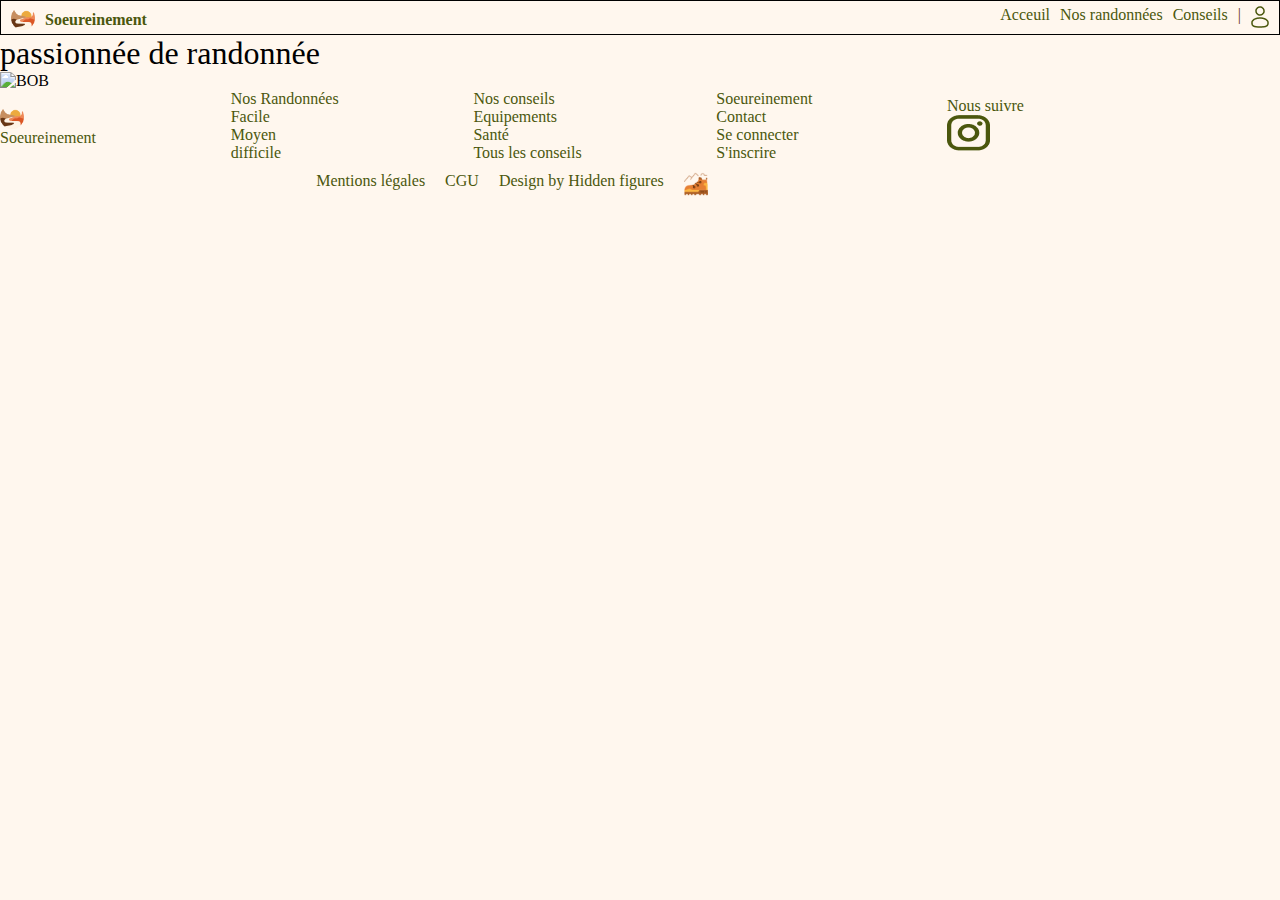
==== index.html @ bbfc0bcf "création fichiers squelettes HTML/CSS" ====
<!DOCTYPE html>
<html lang="fr">
<head>
    <meta charset="UTF-8">
    <meta name="viewport" content="width=
    , initial-scale=1.0">
    <title>Soeureinement</title>
    <link rel="stylesheet" href="/css/style.css">
</head> 
<body>
    <header>
        <div>    
            <div>   
                <img src="/img/logoSoeur.png" alt="logo Soeureinement">
                
            </div>
            <p>Soeureinement</p>
        </div>
            <nav>
                <ul>
                    <li><a href="#">Acceuil</a></li>
                    <li><a href="#">Nos randonnées</a></li>
                    <li><a href="#">Conseils</a></li>
                    <li> | </li>
                    <li><a href="#Connexion"><img src="icones/icoConex.png" alt="#Connexion"></a></li>
                </ul>
                
            </nav>
    </header>

    <main>
        <h1>passionnée
            de randonnée</h1>
        <div>
         <img src="img/IMG_8958.JPG" alt="BOB">
        </div>
    
    
    </main>
    <footer>
     
        <section>
            <div>
                <img src="img/logoSoeur.png" alt="logo Soeureinement">
                <p>Soeureinement</p>
            </div>
            <ul>
                <li>Nos Randonnées<a href="#"></a></li>
                <li>Facile<a href="#"></a></li>
                <li>Moyen<a href="#"></a></li>
                <li>difficile<a href="#"></a></li>
            </ul>
            <ul>
                <li>Nos conseils <a href="#"></a></li>
                <li>Equipements<a href="#"></a></li>
                <li>Santé<a href="#"></a></li>
                <li>Tous les conseils<a href="#"></a></li>
            </ul>
            <ul>
                <li>Soeureinement<a href="#"></a></li>
                <li>Contact<a href="#"></a></li>
                <li>Se connecter<a href="#"></a></li>
                <li>S'inscrire<a href="#"></a></li>
            </ul>
            <ul>
                <li>Nous suivre</li>
                <li><img src="/icones/icoInsta.png" alt=""><a href="#"></a></li>
            </ul>
        </section>
        <section>
            <ul>
                <li><a href="#"></a>Mentions légales</li>
                <li><a href="#"></a>CGU</li>
                <li><a href="#"></a>Design by Hidden figures</li>
                <li>
                    <img id="logoshoes" src="/icones/shoes.png" alt=""> <a href="#"></a>
                </li>
            </ul>
        </section>
        
    </footer>
    <script src="/js/script.js"></script>
</body>
</html>
---- css/style.css ----
/*We remove the default margins and padding to define the size of each element ourselves.*/
*{ 
    margin:0;
    padding:0;
    font-weight: normal;
    box-sizing: border-box;
}

html{
    scroll-behavior: smooth; /**ajout un effet au scroll vers les a ()*/
}


/***header ***/
header {
    border:1px solid black;
    display: flex;
    flex-wrap: wrap;
    justify-content: space-between;
    padding-top: 5px;

}

header>div {
    display: flex;
    flex-wrap: wrap;
}

header div div img {
    width: 24px;
    height: 24px;
    margin-right: 10px;
    margin-left: 10px;
}

header div p {
    color:#4B570D;
    font-weight: bold;
    justify-content: flex-end;
    margin-top: 5px;
}
header nav ul {
    display: flex;
    flex-wrap: wrap;
    list-style: none; 
}

header nav ul li{
    margin-right: 10px;
}

header nav ul a{
    text-decoration: none;
    color: #4B570D;
}
header nav ul li:nth-child(4) {
    color: #683614; /* Couleur marron */
}
/******************************************FIN HEADER*************************************************************/


body {
    background-color: #FFF7EE;
}

main{
    
}



/***footer****/
footer{
    display: flex;
    flex-direction: column;
    color: #4B570D;
    height: ;ght: 100P;
}

footer div {
    display: flex;
    justify-content: cente;
}
footer div img {
    width: 24px;
    height: 24px;
    margin-right: 0px;
    margin-left: 0px;
    justify-content: center;
}
footer section{
    display: flex;
    justify-content: space-between;
    flex-wrap: wrap;
    align-items: center;
    width: 80%;
    
    
}

footer section:nth-of-type(2) {
    
    align-items: center;
    justify-content: center;
}
footer section:nth-of-type(2) ul{
display: flex;
flex-wrap: wrap;
}
footer section:nth-of-type(2) ul li{
    padding: 10px;
    }                                            
footer ul a {
    text-decoration: none;
}

footer ul{
    list-style: none;
    flex-wrap: wrap;
    
}
#logoshoes{
    width: 24px;
    height: 24px;
}

footer section div{
    display: flex;
    flex-direction: column;
}
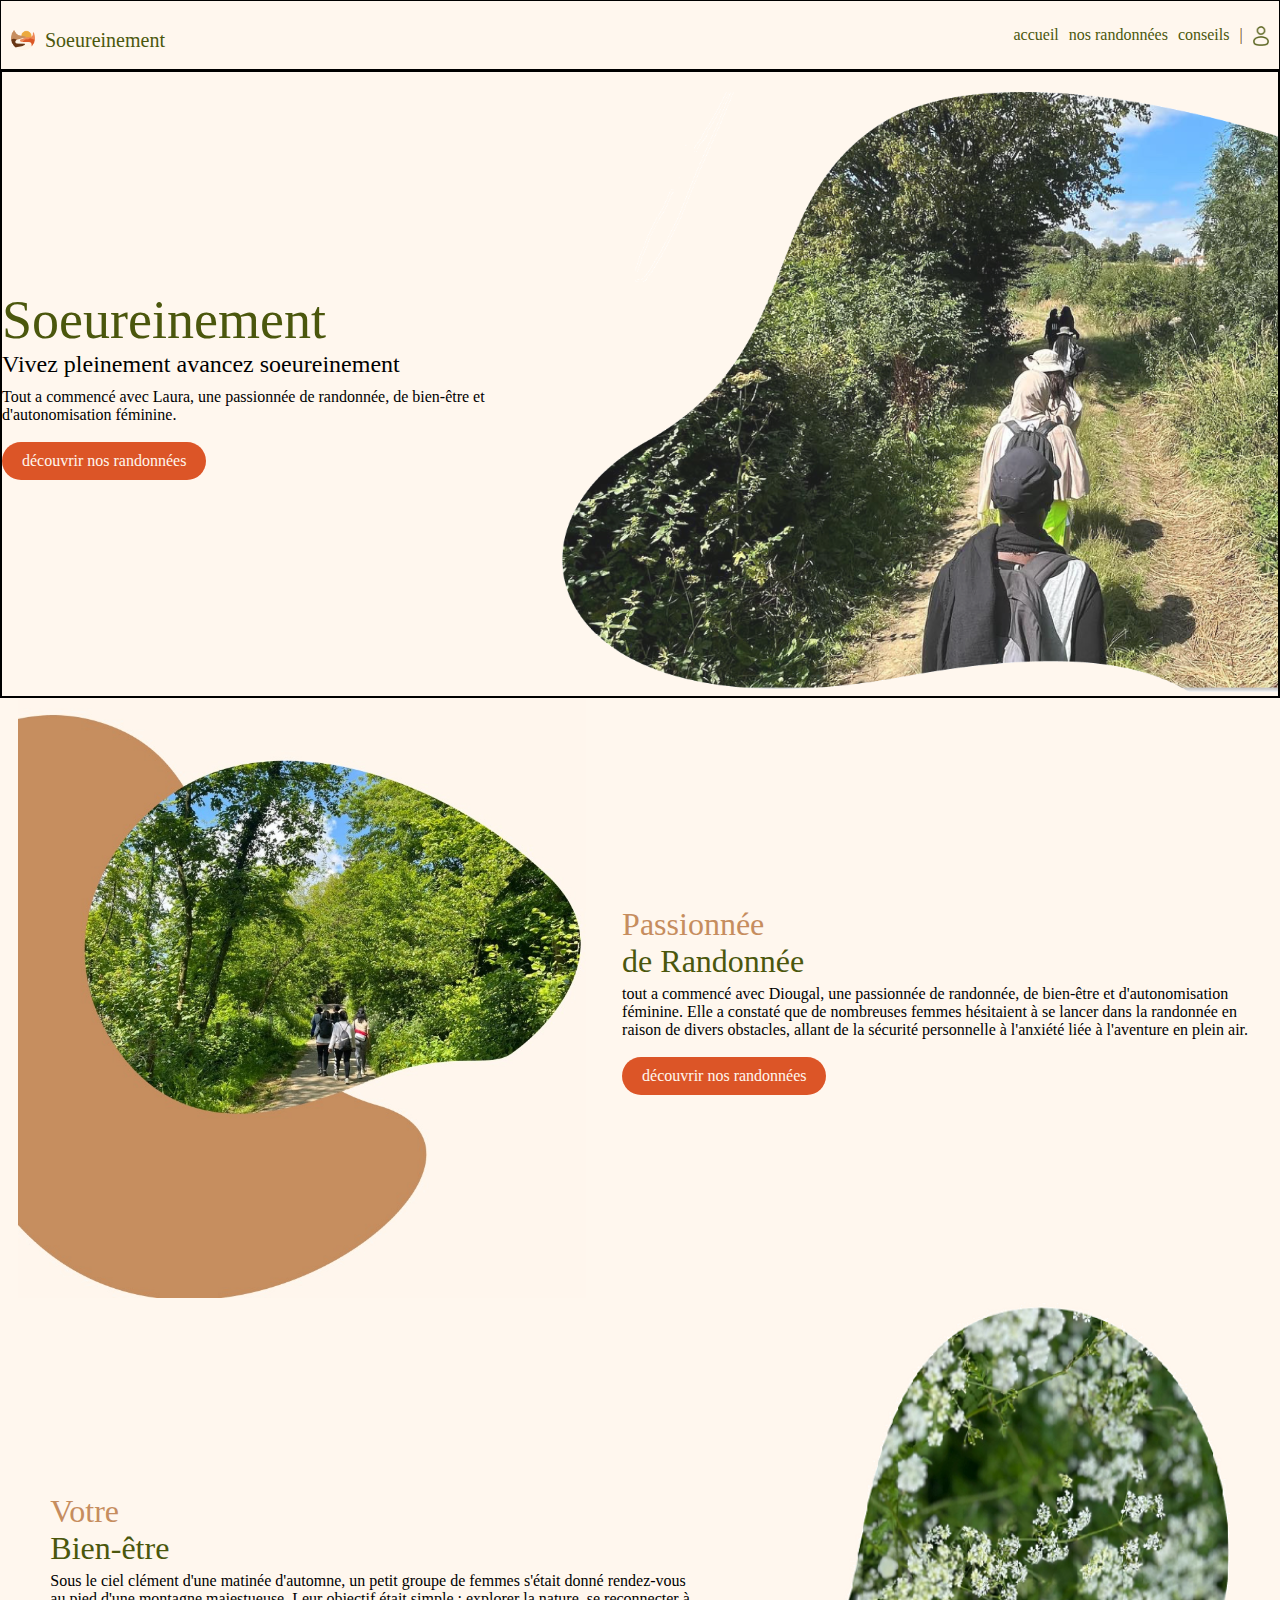
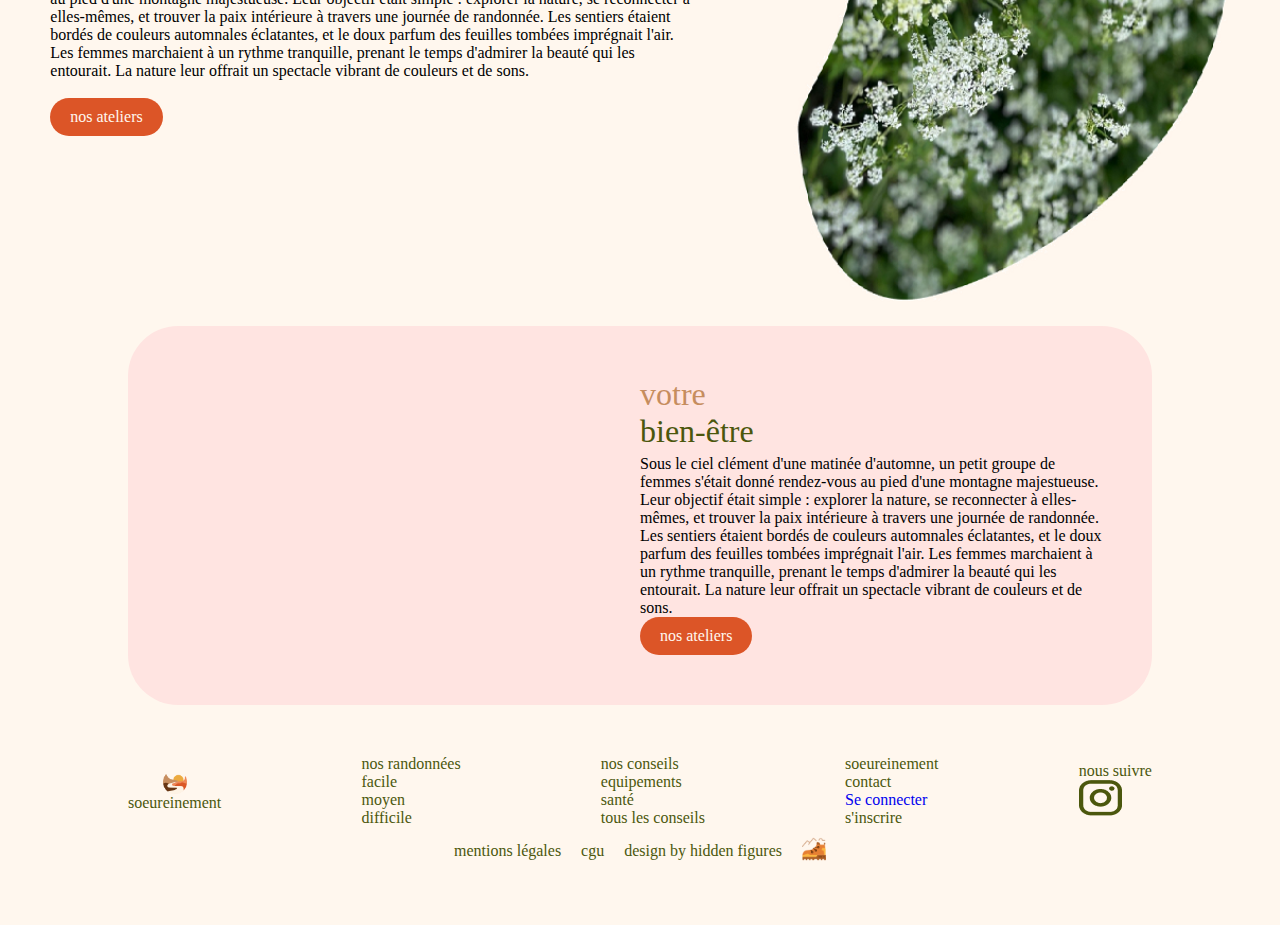
==== commit beaf1b5c: "Création map et connexion" ====
--- a/index.html
+++ b/index.html
@@ -8,77 +8,137 @@
     <link rel="stylesheet" href="/css/style.css">
 </head> 
 <body>
+    <!---------------------------------------------------"BEGINNING OF HEADER"-------------------------------------------->
     <header>
-        <div>    
-            <div>   
-                <img src="/img/logoSoeur.png" alt="logo Soeureinement">
-                
-            </div>
-            <p>Soeureinement</p>
+        <div>       
+            <img src="/img/logoSoeur.png" alt="logo Soeureinement"> 
+            <p>soeureinement</p>
         </div>
             <nav>
                 <ul>
-                    <li><a href="#">Acceuil</a></li>
-                    <li><a href="#">Nos randonnées</a></li>
-                    <li><a href="#">Conseils</a></li>
-                    <li> | </li>
+                    <li><a href="#">accueil</a></li>
+                    <li><a href="#">nos randonnées</a></li>
+                    <li><a href="#">conseils</a></li>
+                    <li>|</li>
                     <li><a href="#Connexion"><img src="icones/icoConex.png" alt="#Connexion"></a></li>
                 </ul>
                 
             </nav>
     </header>
-
+    <!------------------------------------------------------"END OF HEADER."------------------------------------------------>
+    <!---------------------------------------------------"BEGINNING OF  MAIN"-------------------------------------------->
     <main>
-        <h1>passionnée
-            de randonnée</h1>
-        <div>
-         <img src="img/IMG_8958.JPG" alt="BOB">
-        </div>
-    
-    
+        <!---------------------------------------------DEBUT SECTION 1---------------------------------------->
+        <section>
+            <div class="texte">
+                <p class="soeureinement">Soeureinement</p>
+                <h2>
+                    Vivez pleinement avancez soeureinement
+                </h2>
+                  <p>
+                    Tout a commencé avec Laura, une passionnée de randonnée, de bien-être et d'autonomisation féminine. 
+                </p>
+                <br>
+                <a href="#">découvrir nos randonnées</a>
+            </div>
+            <div class="imageAcceuil">
+                <img src="img/1background1acceuil.png" alt="backgroundacceuil">
+            </div>
+        </section>
+        <!---------------FIN SECTION 1---------------------------------------->
+        <!---------------DEBUT SECTION 2------------------------------------------------------->
+        <section>
+            
+            <div class="imageAcceuil">
+             <img src="img/photoacceuil_2.jpg" alt="photoacceuil_2">
+            
+            </div>
+            <div class="texte">
+            <h1>Passionnée <br>
+                de Randonnée</h1>
+            <p>tout a commencé avec Diougal, une passionnée de randonnée, de bien-être et d'autonomisation féminine. 
+                Elle a constaté que de nombreuses femmes hésitaient à se lancer dans la randonnée en raison de divers obstacles, allant de la sécurité personnelle à l'anxiété liée à l'aventure en plein air. </p>
+                <br>
+                <a href="#">découvrir nos randonnées</a>
+           </div>
+        </section>
+        <!------------------FIN SECTION 2---------------------------------------->
+        <!------------------DEBUT SECTION 3----------------------->
+        <section>
+            <div class="texte">
+            <h1>
+                Votre <br/>Bien-être
+            </h1>
+            <p>
+                Sous le ciel clément d'une matinée d'automne, un petit groupe de femmes s'était donné rendez-vous au pied d'une montagne majestueuse. Leur objectif était simple : explorer la nature, se reconnecter à elles-mêmes, et trouver la paix intérieure à travers une journée de randonnée.
+                Les sentiers étaient bordés de couleurs automnales éclatantes, et le doux parfum des feuilles tombées imprégnait l'air. Les femmes marchaient à un rythme tranquille, prenant le temps d'admirer la beauté qui les entourait. La nature leur offrait un spectacle vibrant de couleurs et de sons.
+            </p>
+            <br>
+            <a href="#">nos ateliers</a>
+    </div>
+    <div>
+        <img src="img/img_bienEtre1.png" alt="imagebienetre">
+    </div>
+</section>
+        <!------------------FIN SECTION 3---------------------------------------->
+        <!------------------DEBUT FOCUS----------------------->
+            <section class="focus">
+                <div>
+                    <img src="img/photo4acceuil.JPG" alt="">
+                </div>        
+                <div class="texte">
+                    <h1>
+                        votre <br/>bien-être
+                    </h1>
+                    <p>
+                        Sous le ciel clément d'une matinée d'automne, un petit groupe de femmes s'était donné rendez-vous au pied d'une montagne majestueuse. Leur objectif était simple : explorer la nature, se reconnecter à elles-mêmes, et trouver la paix intérieure à travers une journée de randonnée.
+                        Les sentiers étaient bordés de couleurs automnales éclatantes, et le doux parfum des feuilles tombées imprégnait l'air. Les femmes marchaient à un rythme tranquille, prenant le temps d'admirer la beauté qui les entourait. La nature leur offrait un spectacle vibrant de couleurs et de sons.
+                    </p>
+                    <a href="#">nos ateliers</a>
+            </div>
+        </section>
     </main>
+    <!---------------------------------------------------"END OF  MAIN"-------------------------------------------->
     <footer>
-     
         <section>
             <div>
                 <img src="img/logoSoeur.png" alt="logo Soeureinement">
-                <p>Soeureinement</p>
+                <p>soeureinement</p>
             </div>
             <ul>
-                <li>Nos Randonnées<a href="#"></a></li>
-                <li>Facile<a href="#"></a></li>
-                <li>Moyen<a href="#"></a></li>
+                <li>nos randonnées<a href="#"></a></li>
+                <li>facile<a href="#"></a></li>
+                <li>moyen<a href="#"></a></li>
                 <li>difficile<a href="#"></a></li>
             </ul>
             <ul>
-                <li>Nos conseils <a href="#"></a></li>
-                <li>Equipements<a href="#"></a></li>
-                <li>Santé<a href="#"></a></li>
-                <li>Tous les conseils<a href="#"></a></li>
+                <li>nos conseils <a href="#"></a></li>
+                <li>equipements<a href="#"></a></li>
+                <li>santé<a href="#"></a></li>
+                <li>tous les conseils<a href="#"></a></li>
             </ul>
             <ul>
-                <li>Soeureinement<a href="#"></a></li>
-                <li>Contact<a href="#"></a></li>
-                <li>Se connecter<a href="#"></a></li>
-                <li>S'inscrire<a href="#"></a></li>
+                <li>soeureinement<a href="#"></a></li>
+                <li>contact<a href="#"></a></li>
+                <li><a href="/pages/connexion.html">Se connecter</a></li>
+                <li>s'inscrire<a href="#"></a></li>
             </ul>
             <ul>
-                <li>Nous suivre</li>
+                <li>nous suivre</li>
                 <li><img src="/icones/icoInsta.png" alt=""><a href="#"></a></li>
             </ul>
         </section>
         <section>
             <ul>
-                <li><a href="#"></a>Mentions légales</li>
-                <li><a href="#"></a>CGU</li>
-                <li><a href="#"></a>Design by Hidden figures</li>
+                <li><a href="#"></a>mentions légales</li>
+                <li><a href="#"></a>cgu</li>
+                <li><a href="#"></a>design by hidden figures</li>
                 <li>
                     <img id="logoshoes" src="/icones/shoes.png" alt=""> <a href="#"></a>
                 </li>
             </ul>
         </section>
-        
     </footer>
     <script src="/js/script.js"></script>
 </body>
-</html>+</html>
--- a/css/style.css
+++ b/css/style.css
@@ -5,134 +5,288 @@
     font-weight: normal;
     box-sizing: border-box;
 }
-
 html{
     scroll-behavior: smooth; /**ajout un effet au scroll vers les a ()*/
 }
-
-
-/***header ***/
+a{
+    text-decoration: none;
+}
+ul{
+    list-style: none;
+}
+/*******************************************************FONT*******************************************/
+@font-face {
+    font-family: 'yesevaOne';
+    src: url('../fonts/YesevaOne-Regular.eot');
+    src: url('../fonts/YesevaOne-Regular.eot?#iefix') format('embedded-opentype'),
+        url('../fonts/YesevaOne-egular.woff2') format('woff2'),
+        url('../fonts/YesevaOne-Regular.woff') format('woff'),
+        url('../fonts/YesevaOne-Regular.ttf') format('truetype');
+    font-weight: normal;
+    font-style: normal;
+    font-display: swap;
+}
+
+@font-face {
+    font-family: 'ralewayThin';
+    src: url('../fonts/Raleway-Thin.eot');
+    src: url('../fonts/Raleway-Thin.eot?#iefix') format('embedded-opentype'),
+        url('../fonts/Raleway-Thin.woff2') format('woff2'),
+        url('../fonts/Raleway-Thin.woff') format('woff'),
+        url('../fonts/Raleway-Thin.ttf') format('truetype');
+    font-weight: 100;
+    font-style: normal;
+    font-display: swap;
+}
+
+@font-face {
+    font-family: 'ralewayBold';
+    src: url('../fonts/Raleway-Bold.eot');
+    src: url('../fonts/Raleway-Bold.eot?#iefix') format('embedded-opentype'),
+        url('../fonts/Raleway-Bold.woff2') format('woff2'),
+        url('../fonts/Raleway-Bold.woff') format('woff'),
+        url('../fonts/Raleway-Bold.ttf') format('truetype');
+    font-weight: bold;
+    font-style: normal;
+    font-display: swap;
+}
+@font-face {
+    font-family: 'RalewayLight';
+    src: url('../fonts/Raleway-Light.eot');
+    src: url('../fonts/Raleway-Light.eot?#iefix') format('embedded-opentype'),
+        url('../fonts/Raleway-Light.woff2') format('woff2'),
+        url('../fonts/Raleway-Light.woff') format('woff'),
+        url('../fonts/Raleway-Light.ttf') format('truetype');
+    font-weight: 300;
+    font-style: normal;
+    font-display: swap;
+}
+@font-face {
+    font-family: 'ralewayRegular';
+    src: url('../fonts/Raleway-Regular.eot');
+    src: url('../fonts/Raleway-Regular.eot?#iefix') format('embedded-opentype'),
+        url('../fonts/Raleway-Regular.woff2') format('woff2'),
+        url('../fonts/Raleway-Regular.woff') format('woff'),
+        url('../fonts/Raleway-Regular.ttf') format('truetype');
+    font-weight: normal;
+    font-style: normal;
+    font-display: swap;
+}
+@font-face {
+    font-family: 'ralewaySemiBold';
+    src: url('../fonts/Raleway-SemiBold.eot');
+    src: url('../fonts/Raleway-SemiBold.eot?#iefix') format('embedded-opentype'),
+        url('../fonts/Raleway-SemiBold.woff2') format('woff2'),
+        url('../fonts/Raleway-SemiBold.woff') format('woff'),
+        url('../fonts/Raleway-SemiBold.ttf') format('truetype');
+    font-weight: 600;
+    font-style: normal;
+    font-display: swap;
+}
+/************************************FIN FONT*********************************************/
+
+/******************************************HEADER************************************/
 header {
     border:1px solid black;
     display: flex;
     flex-wrap: wrap;
     justify-content: space-between;
     padding-top: 5px;
-
-}
-
+    align-items: center;
+    height: 70px;
+}
 header>div {
     display: flex;
     flex-wrap: wrap;
-}
-
-header div div img {
+    align-items: center;
+}
+header div img {
     width: 24px;
     height: 24px;
-    margin-right: 10px;
-    margin-left: 10px;
-}
-
+    margin: 0 10px;
+}
 header div p {
     color:#4B570D;
     font-weight: bold;
     justify-content: flex-end;
     margin-top: 5px;
+    font-family: yesevaOne;
+    font-size: 20px;
+    font-weight: normal;
+    text-transform: capitalize;
 }
 header nav ul {
     display: flex;
     flex-wrap: wrap;
     list-style: none; 
 }
-
 header nav ul li{
     margin-right: 10px;
 }
-
 header nav ul a{
     text-decoration: none;
     color: #4B570D;
 }
-header nav ul li:nth-child(4) {
+header nav ul li:nth-child(4) {/***petit trait */
     color: #683614; /* Couleur marron */
 }
+header nav ul li:last-of-type img{
+    height: 20px;
+}
 /******************************************FIN HEADER*************************************************************/
 
+/****************************************DEBUT BODY******************************************/
 
 body {
     background-color: #FFF7EE;
-}
-
-main{
-    
-}
-
-
-
-/***footer****/
+    height: 100vh;
+}
+.texte{
+    width:50%;
+    display: flex;
+    flex-direction: column;
+    justify-content: center;
+    align-items: flex-start;
+}
+.texte h1 {
+    color: #4b570d;
+    margin-bottom: 5px;
+    
+}
+.texte h1::first-line{
+    color: #c68d5e;
+}
+.texte h2 {
+    margin-bottom: 10px;
+    
+}
+.texte a{
+    color: #FFF7EE;
+    background-color: #DC5527;
+    border-radius: 50px;
+    padding: 10px 20px;
+    display: inline-block;
+   }
+.texte a:hover{
+    background-color: #FF5C24;
+}
+/***********************************************DEBUT*********************************************/
+/******************************************DEBUT SECTION 1********************************/
+main section:nth-of-type(1) {
+    display: flex;
+    justify-content: space-between;
+    border: 2px solid;
+}
+main section:nth-of-type(1) div img {
+    height: 60vw;
+    max-height:600px;  
+    margin-top: 20px;
+}
+.soeureinement::first-line{
+    color: #4B570D;
+    font-size: 54px;
+}
+/******************************************FIN SECTION 1********************************/
+/******************************************DEBUT SECTION 2********************************/
+main section:nth-of-type(2){
+    display: flex;
+    justify-content: space-around;
+    align-items: center;
+    
+
+}
+main section:nth-of-type(2) img {
+    height: 60vw;
+    max-height:600px;  
+}/*********FIN SECTION 2******************/
+/*********DEBUT SECTION 3****************/
+
+main section:nth-of-type(3){
+    display: flex;
+    justify-content: space-around;
+    align-items: center;
+    
+
+}
+main section:nth-of-type(3) img {
+    height: 60vw;
+    max-height: 600px;
+    margin-bottom:20px;
+
+
+    
+}
+/******************************************FIN SECTION 2********************************/
+/******************************************DEBUT focus********************************/
+.focus{
+    width: 80%;
+    padding: 50px;
+    background:mistyrose;
+    margin:0 auto;
+    border-radius: 50px;
+    display: flex;
+    flex-wrap: wrap;
+}
+.focus>div:first-of-type{
+    width:50%;
+    height:200px;
+    overflow: hidden;
+}
+.focus div img{
+    width:100%;
+}
 footer{
     display: flex;
+    padding: 50px 0;
     flex-direction: column;
     color: #4B570D;
-    height: ;ght: 100P;
-}
-
-footer div {
-    display: flex;
-    justify-content: cente;
+}
+footer section{
+    display: flex;
+    justify-content: space-between;
+    flex-wrap: wrap;
+    align-items: center;
+    width: 80%;
+    margin: 0 auto;
+}
+footer section div{
+    display: flex;
+    flex-direction: column;
+    align-items: center;
 }
 footer div img {
     width: 24px;
     height: 24px;
-    margin-right: 0px;
-    margin-left: 0px;
-    justify-content: center;
-}
-footer section{
-    display: flex;
-    justify-content: space-between;
-    flex-wrap: wrap;
-    align-items: center;
-    width: 80%;
-    
-    
-}
-
+    justify-content: center;
+}
 footer section:nth-of-type(2) {
-    
     align-items: center;
     justify-content: center;
 }
 footer section:nth-of-type(2) ul{
 display: flex;
 flex-wrap: wrap;
+align-items: center;
 }
 footer section:nth-of-type(2) ul li{
     padding: 10px;
-    }                                            
-footer ul a {
-    text-decoration: none;
-}
-
+}                                            
 footer ul{
     list-style: none;
     flex-wrap: wrap;
-    
 }
 #logoshoes{
     width: 24px;
     height: 24px;
 }
 
-footer section div{
-    display: flex;
-    flex-direction: column;
-}
-
-
-
-
-
-
-
-
+
+
+
+/***********MAP*******/
+.map { 
+
+    justify-content: center;
+    align-items: center;
+   height: "30vw";
+}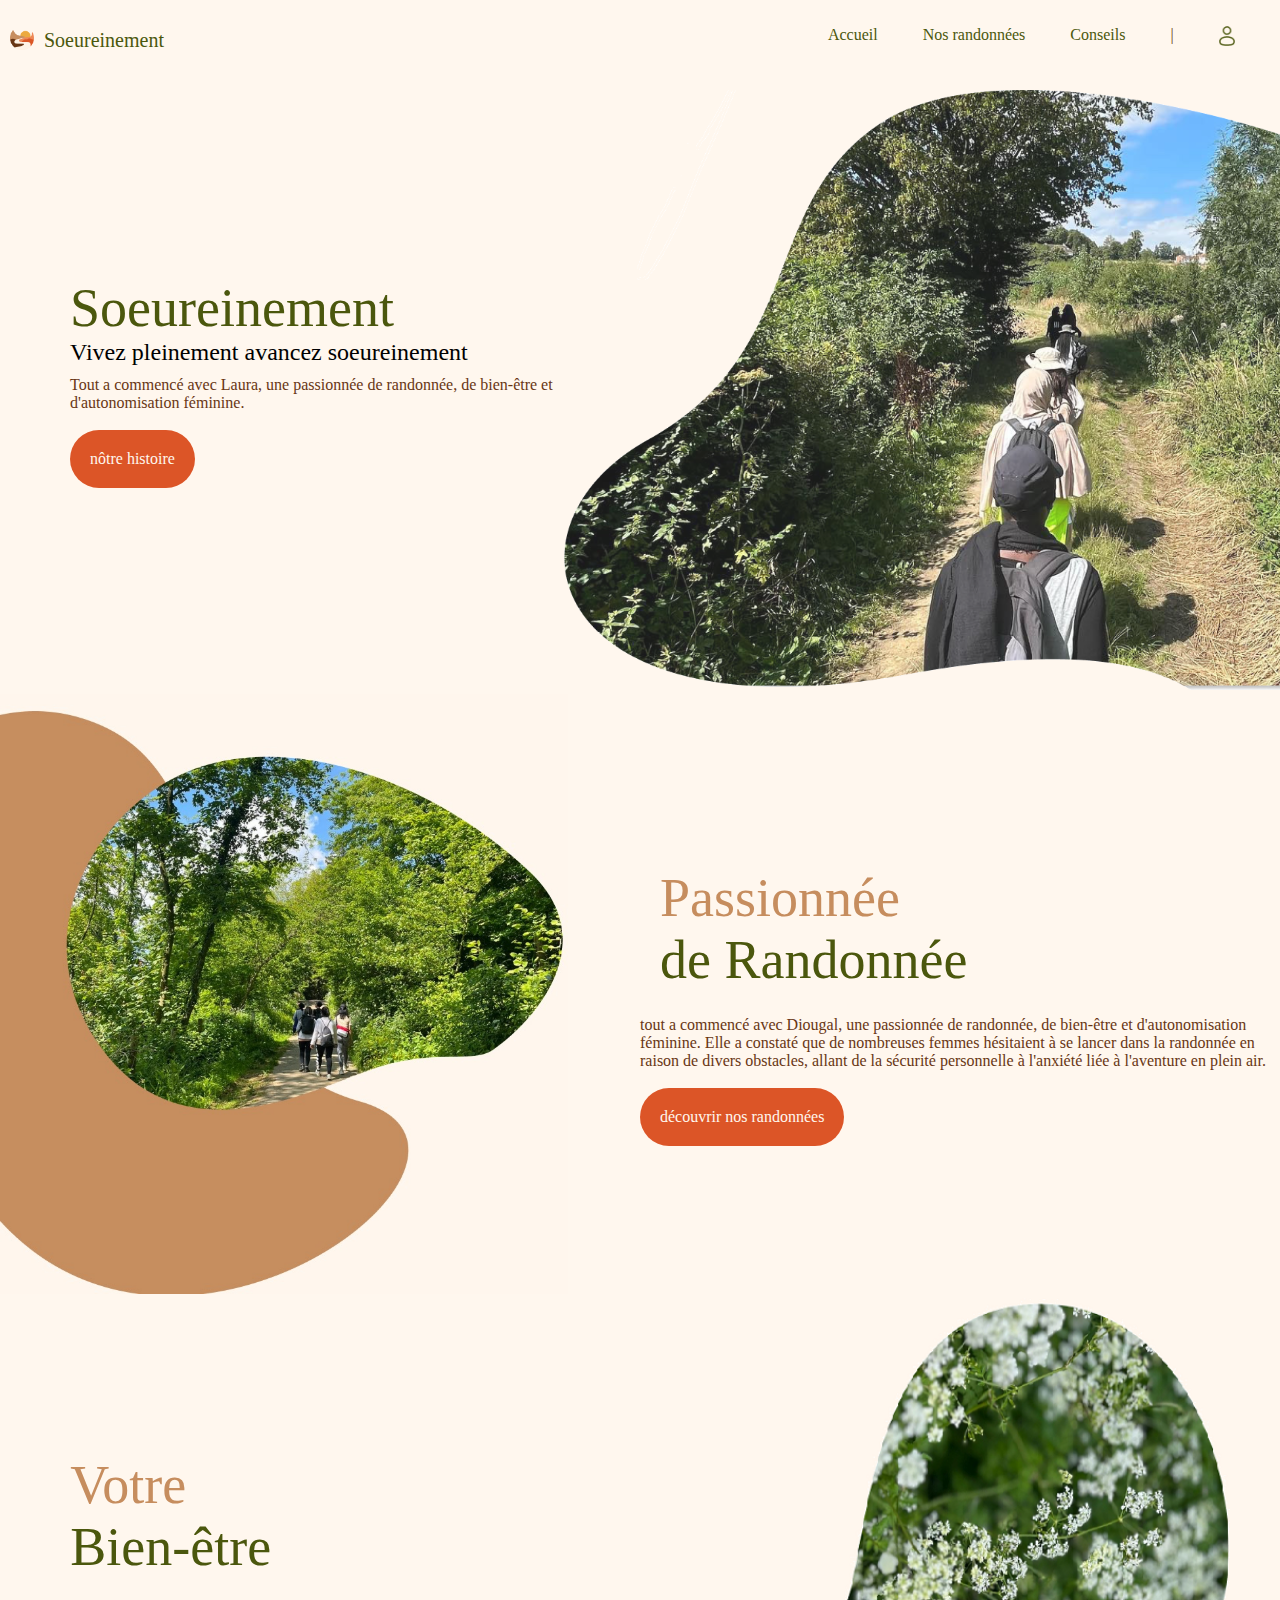
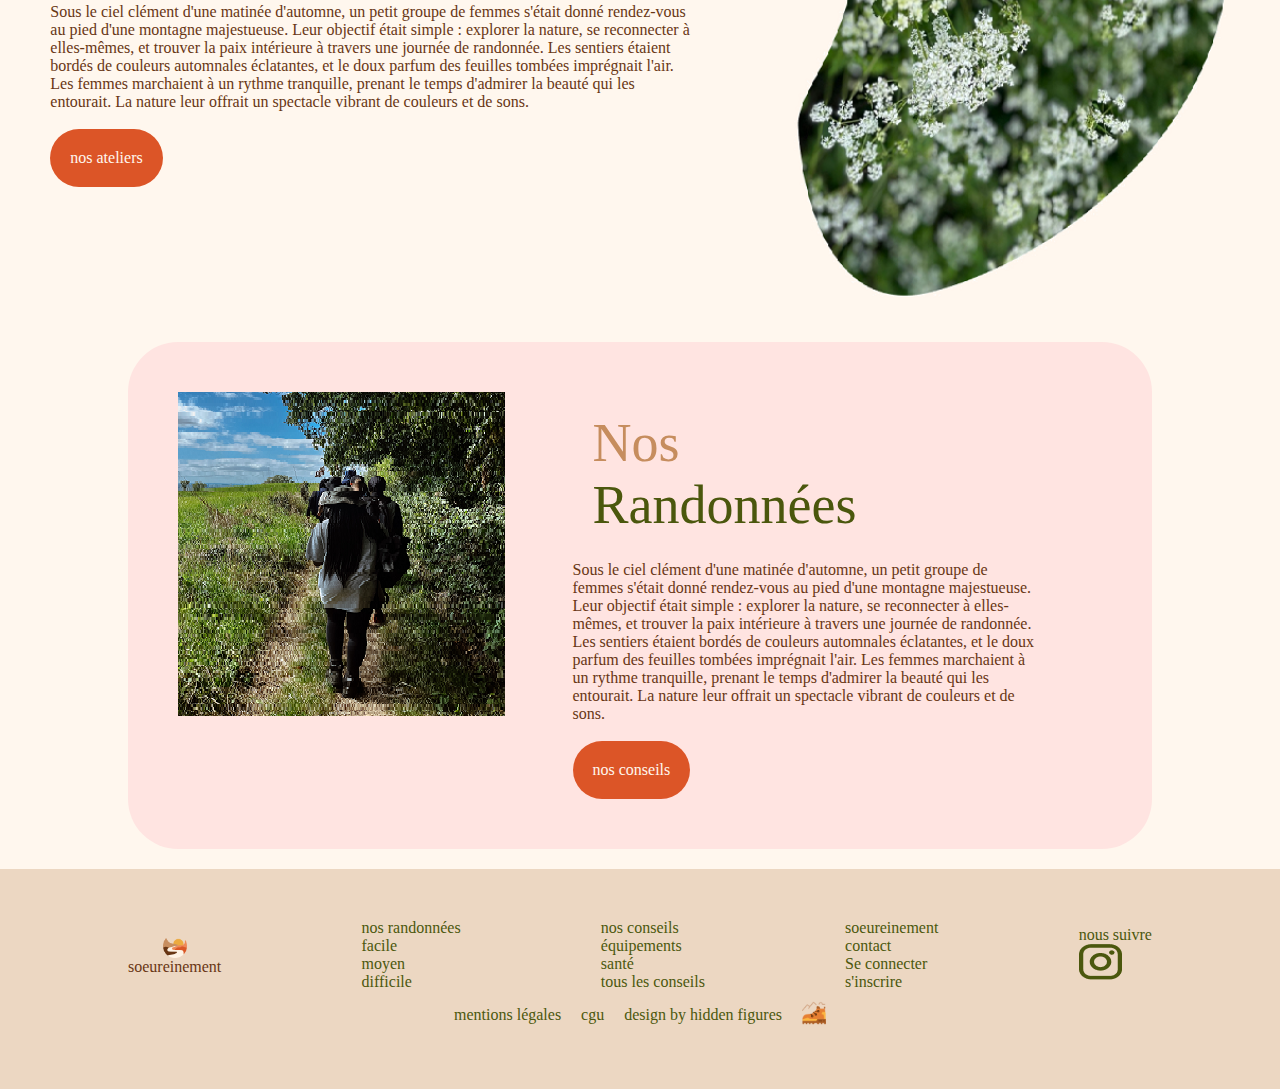
==== commit b4fbfe5d: "ajout pages logo images" ====
--- a/index.html
+++ b/index.html
@@ -14,16 +14,16 @@
             <img src="/img/logoSoeur.png" alt="logo Soeureinement"> 
             <p>soeureinement</p>
         </div>
-            <nav>
+        <nav>
                 <ul>
-                    <li><a href="#">accueil</a></li>
-                    <li><a href="#">nos randonnées</a></li>
-                    <li><a href="#">conseils</a></li>
+                    <li><a href="#">Accueil</a></li>
+                    <li><a href="/pages/cataRando.html">Nos randonnées</a></li>
+                    <li><a href="/pages/conseils.html">Conseils</a></li>
                     <li>|</li>
-                    <li><a href="#Connexion"><img src="icones/icoConex.png" alt="#Connexion"></a></li>
+                    <li><a href="/pages/connexion.html"><img src="icones/icoConex.png" alt="#Connexion"></a></li>
                 </ul>
                 
-            </nav>
+        </nav>
     </header>
     <!------------------------------------------------------"END OF HEADER."------------------------------------------------>
     <!---------------------------------------------------"BEGINNING OF  MAIN"-------------------------------------------->
@@ -39,7 +39,7 @@
                     Tout a commencé avec Laura, une passionnée de randonnée, de bien-être et d'autonomisation féminine. 
                 </p>
                 <br>
-                <a href="#">découvrir nos randonnées</a>
+                <a href="/pages/notreHistoire.html">nôtre histoire</a>
             </div>
             <div class="imageAcceuil">
                 <img src="img/1background1acceuil.png" alt="backgroundacceuil">
@@ -59,7 +59,7 @@
             <p>tout a commencé avec Diougal, une passionnée de randonnée, de bien-être et d'autonomisation féminine. 
                 Elle a constaté que de nombreuses femmes hésitaient à se lancer dans la randonnée en raison de divers obstacles, allant de la sécurité personnelle à l'anxiété liée à l'aventure en plein air. </p>
                 <br>
-                <a href="#">découvrir nos randonnées</a>
+                <a href="/pages/cataRando.html">découvrir nos randonnées</a>
            </div>
         </section>
         <!------------------FIN SECTION 2---------------------------------------->
@@ -74,7 +74,7 @@
                 Les sentiers étaient bordés de couleurs automnales éclatantes, et le doux parfum des feuilles tombées imprégnait l'air. Les femmes marchaient à un rythme tranquille, prenant le temps d'admirer la beauté qui les entourait. La nature leur offrait un spectacle vibrant de couleurs et de sons.
             </p>
             <br>
-            <a href="#">nos ateliers</a>
+            <a href="/pages/ateliers.html">nos ateliers</a>
     </div>
     <div>
         <img src="img/img_bienEtre1.png" alt="imagebienetre">
@@ -84,17 +84,18 @@
         <!------------------DEBUT FOCUS----------------------->
             <section class="focus">
                 <div>
-                    <img src="img/photo4acceuil.JPG" alt="">
+                    <img src="img/photo4acceuil.png" alt="photo4acceuil">
                 </div>        
                 <div class="texte">
                     <h1>
-                        votre <br/>bien-être
+                        Nos <br/>Randonnées
                     </h1>
                     <p>
                         Sous le ciel clément d'une matinée d'automne, un petit groupe de femmes s'était donné rendez-vous au pied d'une montagne majestueuse. Leur objectif était simple : explorer la nature, se reconnecter à elles-mêmes, et trouver la paix intérieure à travers une journée de randonnée.
                         Les sentiers étaient bordés de couleurs automnales éclatantes, et le doux parfum des feuilles tombées imprégnait l'air. Les femmes marchaient à un rythme tranquille, prenant le temps d'admirer la beauté qui les entourait. La nature leur offrait un spectacle vibrant de couleurs et de sons.
                     </p>
-                    <a href="#">nos ateliers</a>
+                    <br>
+                    <a href="/pages/conseils.html">nos conseils</a>
             </div>
         </section>
     </main>
@@ -106,33 +107,34 @@
                 <p>soeureinement</p>
             </div>
             <ul>
-                <li>nos randonnées<a href="#"></a></li>
-                <li>facile<a href="#"></a></li>
-                <li>moyen<a href="#"></a></li>
-                <li>difficile<a href="#"></a></li>
+                <li><a href="/pages/cataRando.html">nos randonnées</a></li>
+                <li><a href="#"></a>facile</li>
+                <li><a href="#"></a>moyen</li>
+                <li><a href="#"></a>difficile</li>
             </ul>
             <ul>
-                <li>nos conseils <a href="#"></a></li>
-                <li>equipements<a href="#"></a></li>
-                <li>santé<a href="#"></a></li>
-                <li>tous les conseils<a href="#"></a></li>
+                <li><a href="/pages/conseils.html">nos conseils</a></li>
+                <li><a href="pages/conseils.html">équipements</a></li>
+                <li><a href="pages/conseils.html">santé</a></li>
+                <li><a href="pages/conseils.html">tous les conseils</a></li>
             </ul>
             <ul>
-                <li>soeureinement<a href="#"></a></li>
-                <li>contact<a href="#"></a></li>
+                <li><a href="#">soeureinement</a></li>
+                <li><a href="#">contact</a></li>
                 <li><a href="/pages/connexion.html">Se connecter</a></li>
-                <li>s'inscrire<a href="#"></a></li>
+                <li><a href="/pages/inscription.html">s'inscrire</a></li>
             </ul>
             <ul>
                 <li>nous suivre</li>
-                <li><img src="/icones/icoInsta.png" alt=""><a href="#"></a></li>
+                <li><a href="https://www.instagram.com/soeureinement/" target="_blank"><img src="/icones/icoInsta.png" alt=""></a></li>
+                
             </ul>
         </section>
         <section>
             <ul>
-                <li><a href="#"></a>mentions légales</li>
-                <li><a href="#"></a>cgu</li>
-                <li><a href="#"></a>design by hidden figures</li>
+                <li><a href="#">mentions légales</a></li>
+                <li><a href="#">cgu</a></li>
+                <li><a href="#">design by hidden figures</a></li>
                 <li>
                     <img id="logoshoes" src="/icones/shoes.png" alt=""> <a href="#"></a>
                 </li>
--- a/css/style.css
+++ b/css/style.css
@@ -10,18 +10,23 @@
 }
 a{
     text-decoration: none;
+    color: #4B570D;
 }
 ul{
     list-style: none;
 }
+
+p{
+    color:#683614 ;
+}
 /*******************************************************FONT*******************************************/
 @font-face {
     font-family: 'yesevaOne';
-    src: url('../fonts/YesevaOne-Regular.eot');
-    src: url('../fonts/YesevaOne-Regular.eot?#iefix') format('embedded-opentype'),
-        url('../fonts/YesevaOne-egular.woff2') format('woff2'),
-        url('../fonts/YesevaOne-Regular.woff') format('woff'),
-        url('../fonts/YesevaOne-Regular.ttf') format('truetype');
+    src: url('/fonts/YesevaOne-Regular.eot');
+    src: url('/fonts/YesevaOne-Regular.eot?#iefix') format('embedded-opentype'),
+        url('/fonts/YesevaOne-egular.woff2') format('woff2'),
+        url('/fonts/YesevaOne-Regular.woff') format('woff'),
+        url('/fonts/YesevaOne-Regular.ttf') format('truetype');
     font-weight: normal;
     font-style: normal;
     font-display: swap;
@@ -87,7 +92,6 @@
 
 /******************************************HEADER************************************/
 header {
-    border:1px solid black;
     display: flex;
     flex-wrap: wrap;
     justify-content: space-between;
@@ -121,7 +125,7 @@
     list-style: none; 
 }
 header nav ul li{
-    margin-right: 10px;
+    margin-right: 45px;
 }
 header nav ul a{
     text-decoration: none;
@@ -134,7 +138,6 @@
     height: 20px;
 }
 /******************************************FIN HEADER*************************************************************/
-
 /****************************************DEBUT BODY******************************************/
 
 body {
@@ -147,11 +150,13 @@
     flex-direction: column;
     justify-content: center;
     align-items: flex-start;
+    
 }
 .texte h1 {
     color: #4b570d;
     margin-bottom: 5px;
-    
+    padding: 20px;
+    font-size: 54px;  
 }
 .texte h1::first-line{
     color: #c68d5e;
@@ -164,7 +169,7 @@
     color: #FFF7EE;
     background-color: #DC5527;
     border-radius: 50px;
-    padding: 10px 20px;
+    padding: 20px 20px;
     display: inline-block;
    }
 .texte a:hover{
@@ -175,7 +180,6 @@
 main section:nth-of-type(1) {
     display: flex;
     justify-content: space-between;
-    border: 2px solid;
 }
 main section:nth-of-type(1) div img {
     height: 60vw;
@@ -186,60 +190,61 @@
     color: #4B570D;
     font-size: 54px;
 }
+main section:nth-of-type(1) .texte {
+    margin-left: 70px;
+}
 /******************************************FIN SECTION 1********************************/
 /******************************************DEBUT SECTION 2********************************/
 main section:nth-of-type(2){
     display: flex;
-    justify-content: space-around;
-    align-items: center;
-    
-
+    justify-content: space-between;
+    align-items: center;
 }
 main section:nth-of-type(2) img {
     height: 60vw;
-    max-height:600px;  
-}/*********FIN SECTION 2******************/
-/*********DEBUT SECTION 3****************/
+    max-height:600px;
+    main section:nth-of-type(2) .texte {
+        margin-left: 70px;
+    }
+}/***********************FIN SECTION 2**********************/
+/**********************DEBUT SECTION 3****************/
 
 main section:nth-of-type(3){
     display: flex;
     justify-content: space-around;
     align-items: center;
-    
-
 }
 main section:nth-of-type(3) img {
     height: 60vw;
     max-height: 600px;
-    margin-bottom:20px;
-
-
-    
-}
-/******************************************FIN SECTION 2********************************/
-/******************************************DEBUT focus********************************/
+    margin-bottom:20px; 
+}
+
+/******************************************FIN SECTION 3********************************/
+/******************************************DEBUT FOCUS********************************/
 .focus{
     width: 80%;
     padding: 50px;
     background:mistyrose;
-    margin:0 auto;
+    margin: 20px auto;
     border-radius: 50px;
     display: flex;
     flex-wrap: wrap;
 }
 .focus>div:first-of-type{
-    width:50%;
-    height:200px;
     overflow: hidden;
 }
-.focus div img{
-    width:100%;
-}
+.focus>div:nth-of-type(2){
+
+margin: 0 auto;
+}
+/******************************************FIN FOCUS********************************/
 footer{
     display: flex;
     padding: 50px 0;
     flex-direction: column;
     color: #4B570D;
+    background-color: #ECD7C2;
 }
 footer section{
     display: flex;
@@ -264,9 +269,9 @@
     justify-content: center;
 }
 footer section:nth-of-type(2) ul{
-display: flex;
-flex-wrap: wrap;
-align-items: center;
+    display: flex;
+    flex-wrap: wrap;
+    align-items: center;
 }
 footer section:nth-of-type(2) ul li{
     padding: 10px;
@@ -279,10 +284,6 @@
     width: 24px;
     height: 24px;
 }
-
-
-
-
 /***********MAP*******/
 .map { 
 
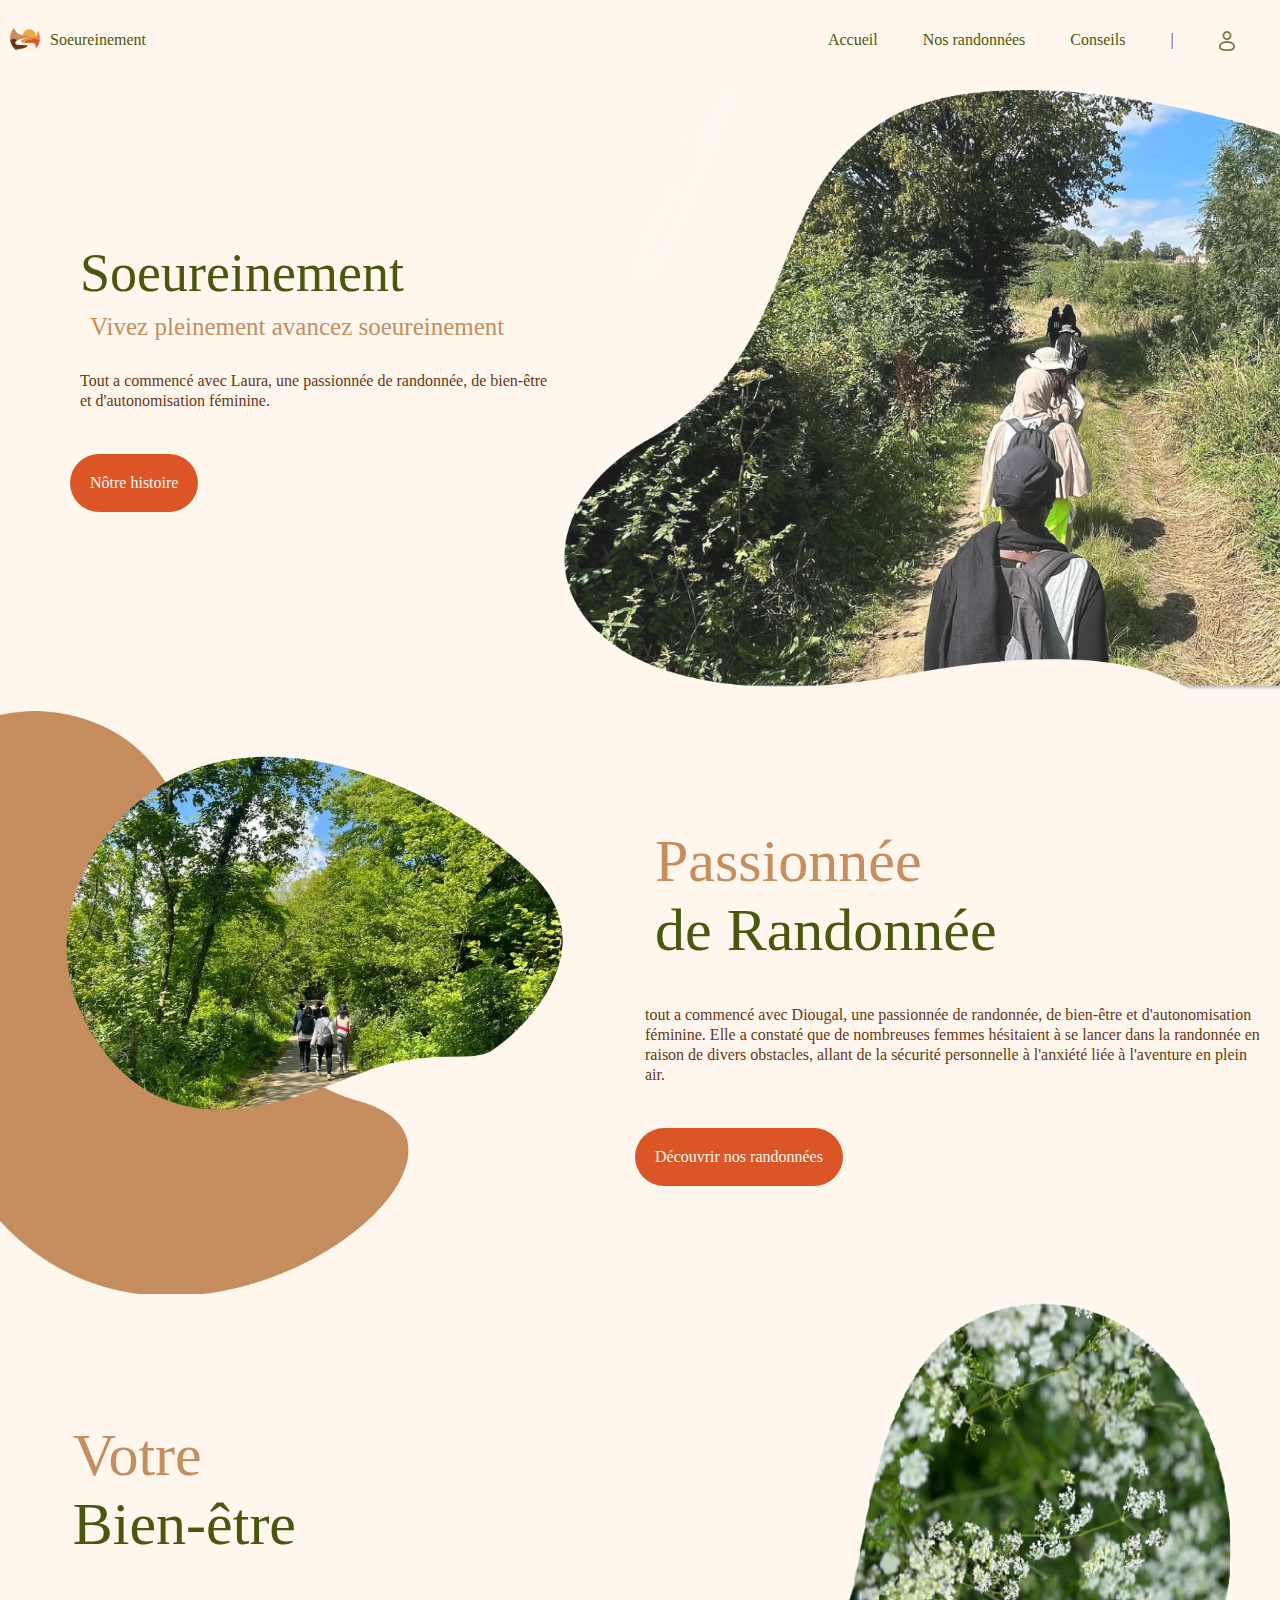
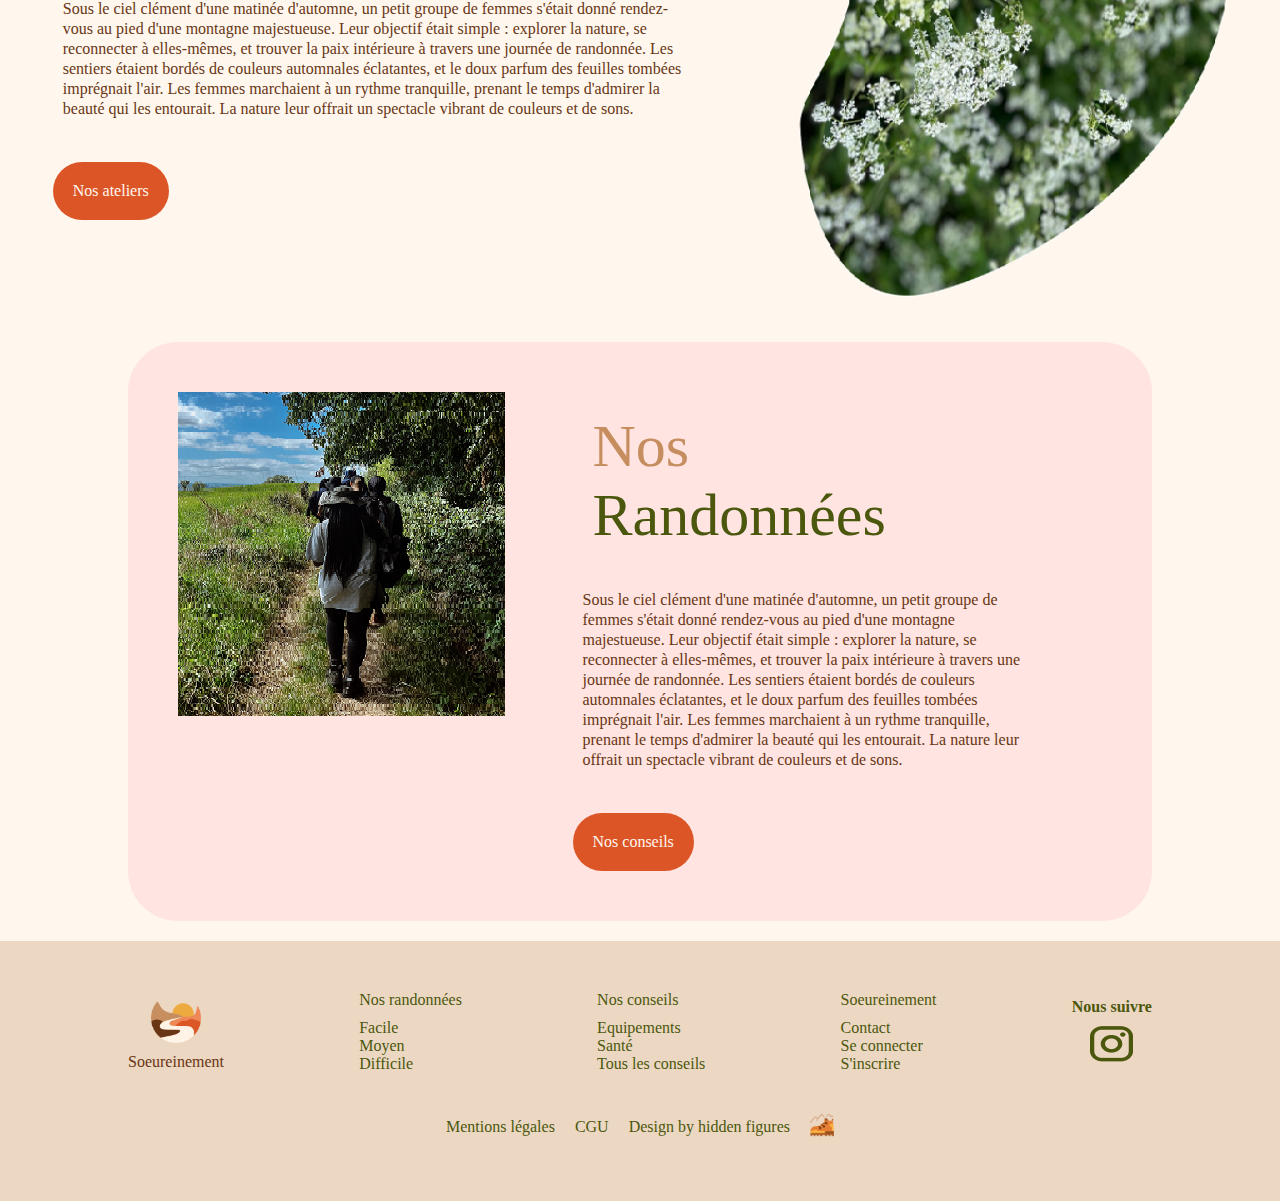
==== commit 2a5aa391: "map" ====
--- a/index.html
+++ b/index.html
@@ -6,6 +6,7 @@
     , initial-scale=1.0">
     <title>Soeureinement</title>
     <link rel="stylesheet" href="/css/style.css">
+    <link href="/img/logoSoeur.png" type="image/x-icon" rel="soeur icon" >
 </head> 
 <body>
     <!---------------------------------------------------"BEGINNING OF HEADER"-------------------------------------------->
@@ -32,14 +33,14 @@
         <section>
             <div class="texte">
                 <p class="soeureinement">Soeureinement</p>
-                <h2>
+                <h3>
                     Vivez pleinement avancez soeureinement
-                </h2>
+                </h3>
                   <p>
                     Tout a commencé avec Laura, une passionnée de randonnée, de bien-être et d'autonomisation féminine. 
                 </p>
                 <br>
-                <a href="/pages/notreHistoire.html">nôtre histoire</a>
+                <a href="/pages/notreHistoire.html">Nôtre histoire</a>
             </div>
             <div class="imageAcceuil">
                 <img src="img/1background1acceuil.png" alt="backgroundacceuil">
@@ -54,27 +55,27 @@
             
             </div>
             <div class="texte">
-            <h1>Passionnée <br>
-                de Randonnée</h1>
+            <h2>Passionnée <br>
+                de Randonnée</h2>
             <p>tout a commencé avec Diougal, une passionnée de randonnée, de bien-être et d'autonomisation féminine. 
                 Elle a constaté que de nombreuses femmes hésitaient à se lancer dans la randonnée en raison de divers obstacles, allant de la sécurité personnelle à l'anxiété liée à l'aventure en plein air. </p>
                 <br>
-                <a href="/pages/cataRando.html">découvrir nos randonnées</a>
+                <a href="/pages/cataRando.html">Découvrir nos randonnées</a>
            </div>
         </section>
         <!------------------FIN SECTION 2---------------------------------------->
         <!------------------DEBUT SECTION 3----------------------->
         <section>
             <div class="texte">
-            <h1>
+            <h2>
                 Votre <br/>Bien-être
-            </h1>
+            </h2>
             <p>
                 Sous le ciel clément d'une matinée d'automne, un petit groupe de femmes s'était donné rendez-vous au pied d'une montagne majestueuse. Leur objectif était simple : explorer la nature, se reconnecter à elles-mêmes, et trouver la paix intérieure à travers une journée de randonnée.
                 Les sentiers étaient bordés de couleurs automnales éclatantes, et le doux parfum des feuilles tombées imprégnait l'air. Les femmes marchaient à un rythme tranquille, prenant le temps d'admirer la beauté qui les entourait. La nature leur offrait un spectacle vibrant de couleurs et de sons.
             </p>
             <br>
-            <a href="/pages/ateliers.html">nos ateliers</a>
+            <a href="/pages/ateliers.html">Nos ateliers</a>
     </div>
     <div>
         <img src="img/img_bienEtre1.png" alt="imagebienetre">
@@ -87,15 +88,15 @@
                     <img src="img/photo4acceuil.png" alt="photo4acceuil">
                 </div>        
                 <div class="texte">
-                    <h1>
+                    <h2>
                         Nos <br/>Randonnées
-                    </h1>
+                    </h2>
                     <p>
                         Sous le ciel clément d'une matinée d'automne, un petit groupe de femmes s'était donné rendez-vous au pied d'une montagne majestueuse. Leur objectif était simple : explorer la nature, se reconnecter à elles-mêmes, et trouver la paix intérieure à travers une journée de randonnée.
                         Les sentiers étaient bordés de couleurs automnales éclatantes, et le doux parfum des feuilles tombées imprégnait l'air. Les femmes marchaient à un rythme tranquille, prenant le temps d'admirer la beauté qui les entourait. La nature leur offrait un spectacle vibrant de couleurs et de sons.
                     </p>
                     <br>
-                    <a href="/pages/conseils.html">nos conseils</a>
+                    <a href="/pages/conseils.html">Nos conseils</a>
             </div>
         </section>
     </main>
@@ -103,38 +104,38 @@
     <footer>
         <section>
             <div>
-                <img src="img/logoSoeur.png" alt="logo Soeureinement">
-                <p>soeureinement</p>
+                <img src="/img/logoSoeur.png" alt="logo Soeureinement">
+                <p>Soeureinement</p>
             </div>
             <ul>
-                <li><a href="/pages/cataRando.html">nos randonnées</a></li>
-                <li><a href="#"></a>facile</li>
-                <li><a href="#"></a>moyen</li>
-                <li><a href="#"></a>difficile</li>
+                <li class="firstli"><a href="/pages/cataRando.html">Nos randonnées</a></li>
+                <li><a href="#"></a>Facile</li>
+                <li><a href="#"></a>Moyen</li>
+                <li><a href="#"></a>Difficile</li>
             </ul>
             <ul>
-                <li><a href="/pages/conseils.html">nos conseils</a></li>
-                <li><a href="pages/conseils.html">équipements</a></li>
-                <li><a href="pages/conseils.html">santé</a></li>
-                <li><a href="pages/conseils.html">tous les conseils</a></li>
+                <li class="firstli"><a href="/pages/conseils.html">Nos conseils</a></li>
+                <li><a href="pages/conseils.html">Equipements</a></li>
+                <li><a href="pages/conseils.html">Santé</a></li>
+                <li><a href="pages/conseils.html">Tous les conseils</a></li>
             </ul>
             <ul>
-                <li><a href="#">soeureinement</a></li>
-                <li><a href="#">contact</a></li>
+                <li class="firstli"><a href="#">Soeureinement</a></li>
+                <li><a href="#">Contact</a></li>
                 <li><a href="/pages/connexion.html">Se connecter</a></li>
-                <li><a href="/pages/inscription.html">s'inscrire</a></li>
+                <li><a href="/pages/inscription.html">S'inscrire</a></li>
             </ul>
             <ul>
-                <li>nous suivre</li>
-                <li><a href="https://www.instagram.com/soeureinement/" target="_blank"><img src="/icones/icoInsta.png" alt=""></a></li>
+                <li class="firstli">Nous suivre</li>
+                <li id="NousSuivre"><a href="https://www.instagram.com/soeureinement/" target="_blank"><img src="/icones/icoInsta.png" alt=""></a></li>
                 
             </ul>
         </section>
         <section>
             <ul>
-                <li><a href="#">mentions légales</a></li>
-                <li><a href="#">cgu</a></li>
-                <li><a href="#">design by hidden figures</a></li>
+                <li><a href="#">Mentions légales</a></li>
+                <li><a href="#">CGU</a></li>
+                <li ><a href="#">Design by hidden figures</a></li>
                 <li>
                     <img id="logoshoes" src="/icones/shoes.png" alt=""> <a href="#"></a>
                 </li>
--- a/css/style.css
+++ b/css/style.css
@@ -19,6 +19,10 @@
 p{
     color:#683614 ;
 }
+
+
+
+
 /*******************************************************FONT*******************************************/
 @font-face {
     font-family: 'yesevaOne';
@@ -98,6 +102,7 @@
     padding-top: 5px;
     align-items: center;
     height: 70px;
+  
 }
 header>div {
     display: flex;
@@ -105,8 +110,8 @@
     align-items: center;
 }
 header div img {
-    width: 24px;
-    height: 24px;
+    width: 30px;
+    height:30px;
     margin: 0 10px;
 }
 header div p {
@@ -115,19 +120,22 @@
     justify-content: flex-end;
     margin-top: 5px;
     font-family: yesevaOne;
-    font-size: 20px;
+    font-size: 16px;
     font-weight: normal;
     text-transform: capitalize;
 }
 header nav ul {
+    margin-top: 10px;
     display: flex;
     flex-wrap: wrap;
     list-style: none; 
 }
 header nav ul li{
     margin-right: 45px;
+
 }
 header nav ul a{
+    font-size: 16px;
     text-decoration: none;
     color: #4B570D;
 }
@@ -150,21 +158,36 @@
     flex-direction: column;
     justify-content: center;
     align-items: flex-start;
-    
-}
-.texte h1 {
+    margin: 5px;
+    
+}
+.texte h2{
     color: #4b570d;
     margin-bottom: 5px;
     padding: 20px;
-    font-size: 54px;  
-}
-.texte h1::first-line{
+    font-size: 60px;
+
+
+   
+}
+
+.texte h2::first-line{
     color: #c68d5e;
+
+}
+
+h3 {
+    color: #c68d5e;
+    padding: 20px;
+    font-size: 25px;
+    
+
 }
 .texte h2 {
     margin-bottom: 10px;
     
 }
+
 .texte a{
     color: #FFF7EE;
     background-color: #DC5527;
@@ -203,7 +226,7 @@
 main section:nth-of-type(2) img {
     height: 60vw;
     max-height:600px;
-    main section:nth-of-type(2) .texte {
+    main section:nth-of-type(2).texte {
         margin-left: 70px;
     }
 }/***********************FIN SECTION 2**********************/
@@ -220,6 +243,16 @@
     margin-bottom:20px; 
 }
 
+main section a{
+
+    margin-top: 15px;
+}
+
+main section p{
+
+    margin: 10px;
+    line-height: 20px ;
+}
 /******************************************FIN SECTION 3********************************/
 /******************************************DEBUT FOCUS********************************/
 .focus{
@@ -240,6 +273,7 @@
 }
 /******************************************FIN FOCUS********************************/
 footer{
+   
     display: flex;
     padding: 50px 0;
     flex-direction: column;
@@ -260,13 +294,25 @@
     align-items: center;
 }
 footer div img {
-    width: 24px;
-    height: 24px;
+    width: 50px;
+    height: 50px;
     justify-content: center;
-}
+    margin-bottom: 10px;
+}
+
+.firstli{
+    margin-bottom: 10px;
+    font-weight: bold;
+
+}
+    
+
 footer section:nth-of-type(2) {
+
     align-items: center;
     justify-content: center;
+    margin-top: 30px;
+    
 }
 footer section:nth-of-type(2) ul{
     display: flex;
@@ -275,19 +321,57 @@
 }
 footer section:nth-of-type(2) ul li{
     padding: 10px;
-}                                            
+}
+
+#NousSuivre {
+text-align: center;
+}
+    
+
 footer ul{
     list-style: none;
     flex-wrap: wrap;
+    
 }
 #logoshoes{
     width: 24px;
     height: 24px;
 }
+
+#logoinsta{
+    width: 30px;
+    height: 30px;
+    margin-top: 10px;
+    
+}
 /***********MAP*******/
-.map { 
-
+
+
+
+#mainMap div{
+
+align-items: center;
+text-indent: -60%;
+
+
+}
+
+
+#mainMap  { 
+    display: flex;
+    flex-wrap: wrap;
     justify-content: center;
     align-items: center;
-   height: "30vw";
-}+    height: "30vw";
+    text-align: center;
+
+}
+
+
+#mainMap img{
+
+   width: 90%; 
+   margin: 0px 0px 60px 0px;
+}
+
+/***** fin MAP****/
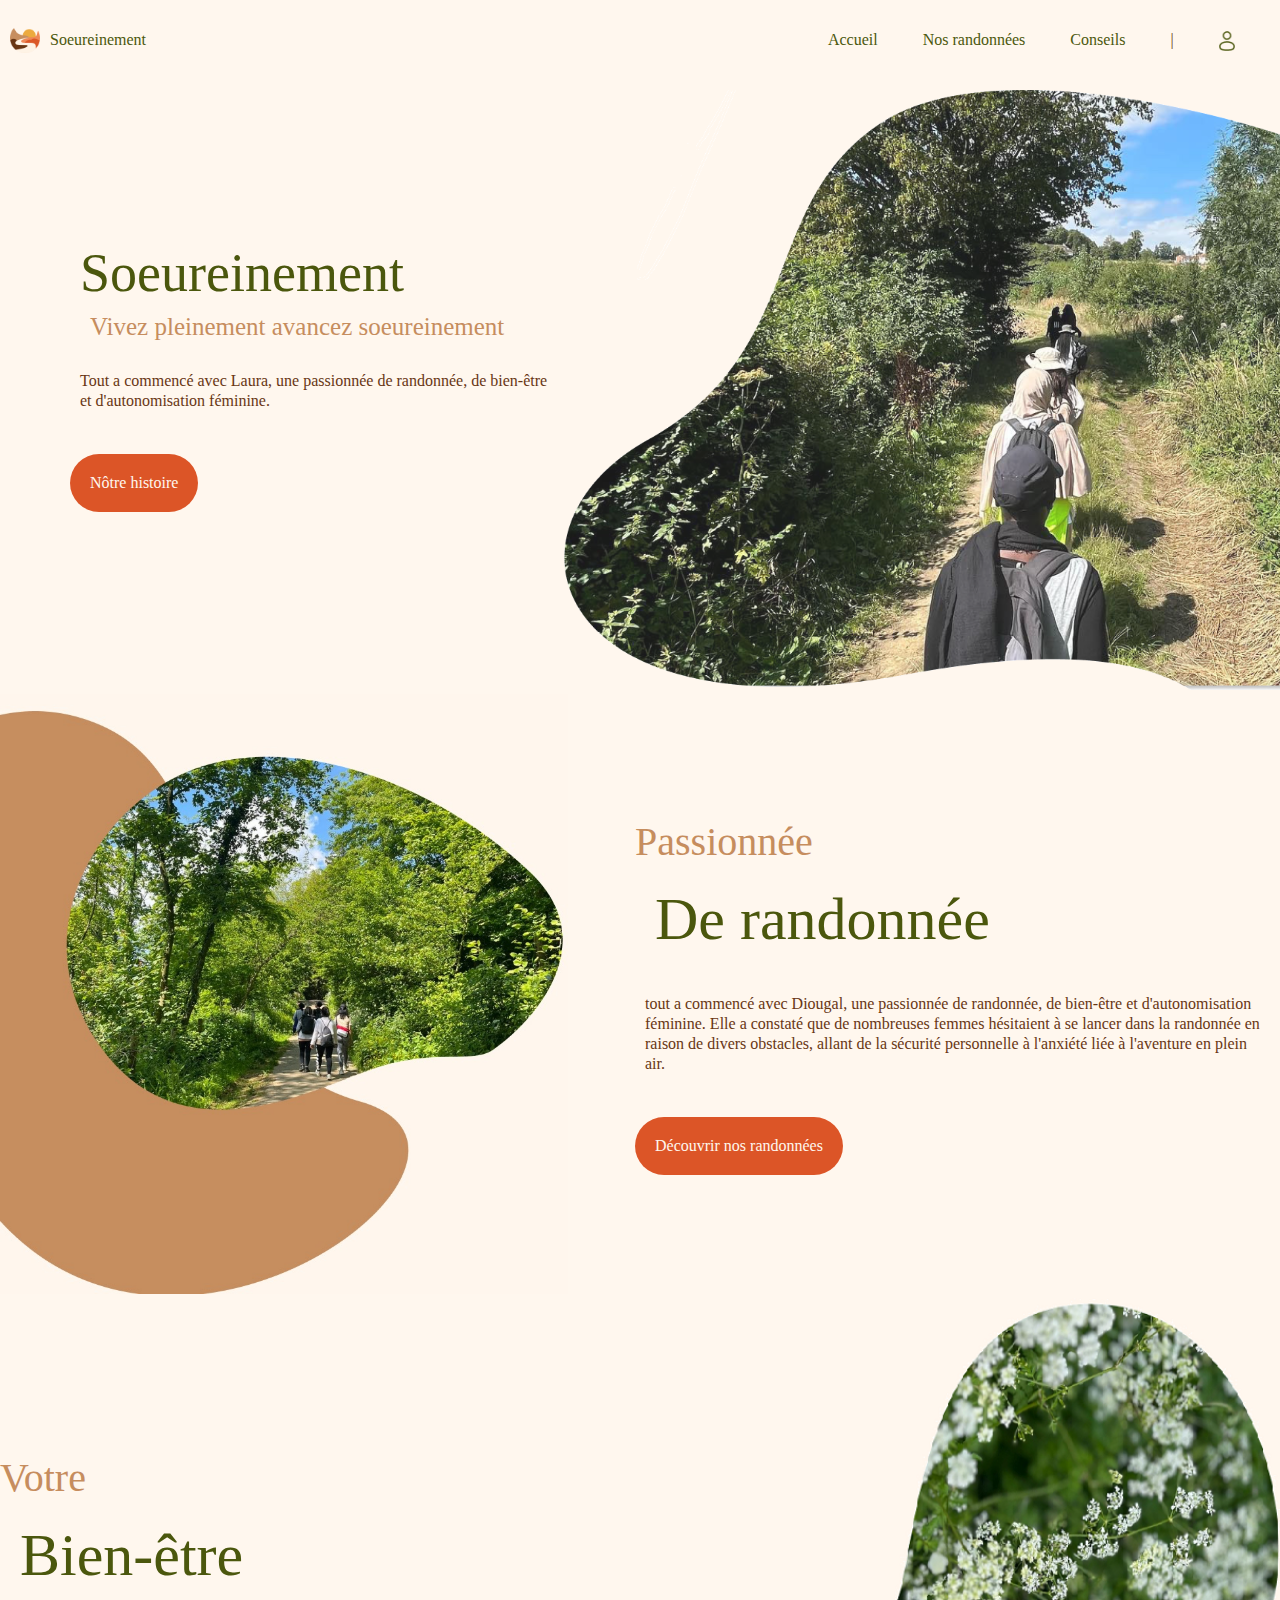
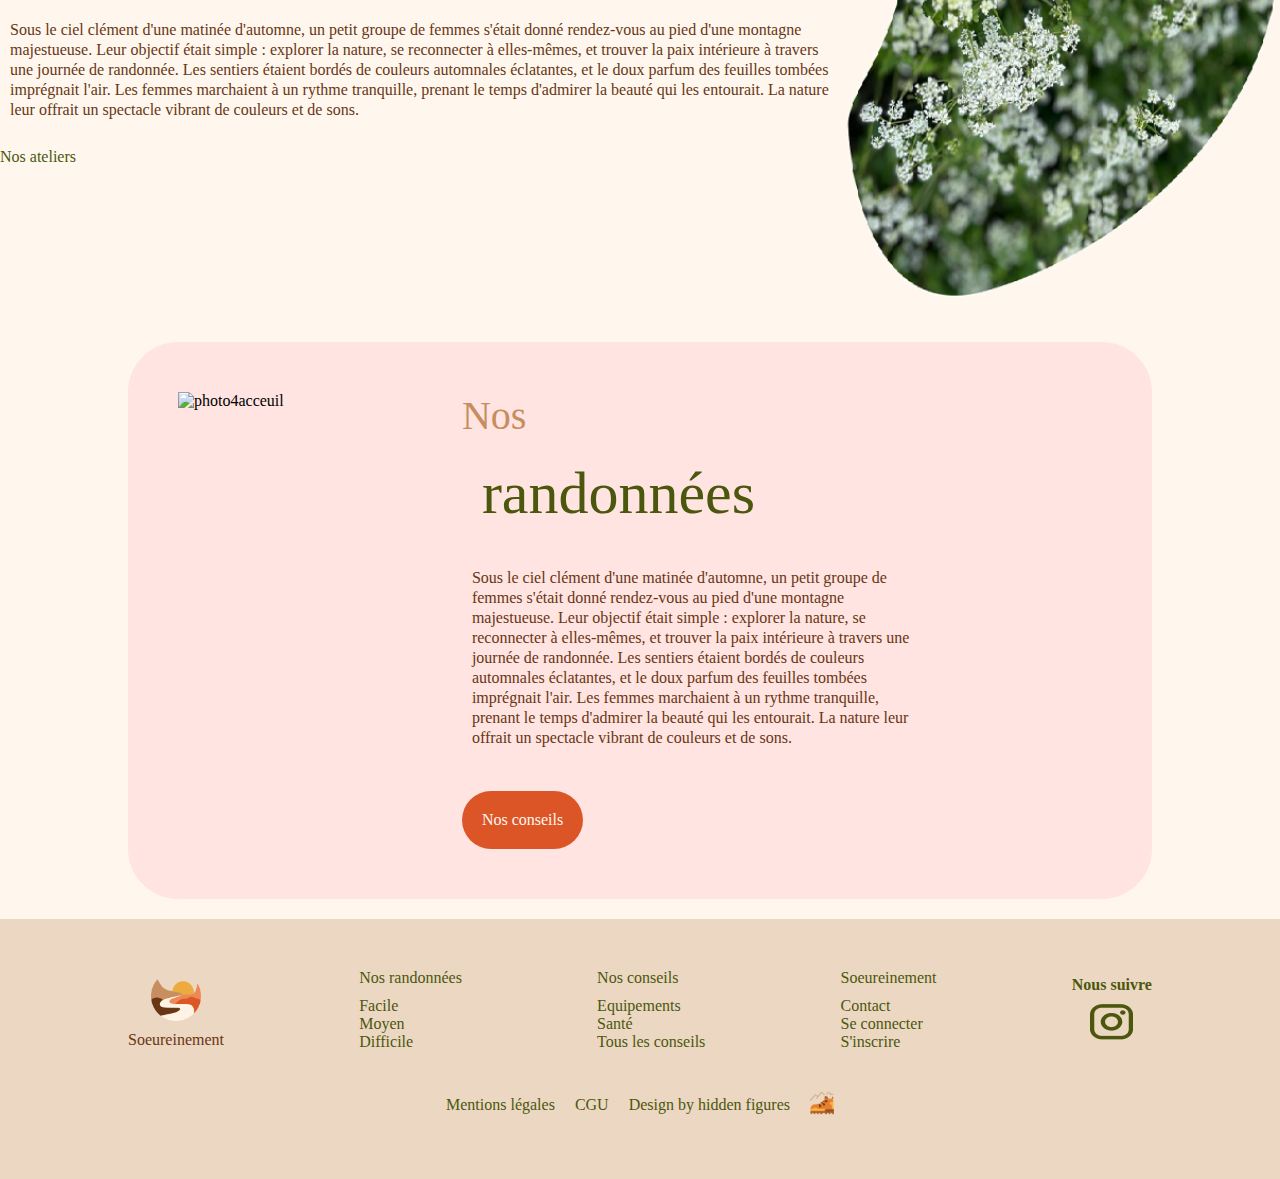
==== commit 24681927: "ok" ====
--- a/index.html
+++ b/index.html
@@ -33,7 +33,7 @@
         <section>
             <div class="texte">
                 <p class="soeureinement">Soeureinement</p>
-                <h3>
+                <h4>
                     Vivez pleinement avancez soeureinement
                 </h3>
                   <p>
@@ -55,8 +55,10 @@
             
             </div>
             <div class="texte">
-            <h2>Passionnée <br>
-                de Randonnée</h2>
+           
+                <h3 class="firstLineTitle">Passionnée </h3>
+               <h2 class="secondLineTitle">De randonnée</h2>
+
             <p>tout a commencé avec Diougal, une passionnée de randonnée, de bien-être et d'autonomisation féminine. 
                 Elle a constaté que de nombreuses femmes hésitaient à se lancer dans la randonnée en raison de divers obstacles, allant de la sécurité personnelle à l'anxiété liée à l'aventure en plein air. </p>
                 <br>
@@ -66,10 +68,10 @@
         <!------------------FIN SECTION 2---------------------------------------->
         <!------------------DEBUT SECTION 3----------------------->
         <section>
-            <div class="texte">
-            <h2>
-                Votre <br/>Bien-être
-            </h2>
+            <div class="titre">
+            <h3 class="firstLineTitle">Votre</h2>
+           <h2 class="secondLineTitle">Bien-être </h2>
+            
             <p>
                 Sous le ciel clément d'une matinée d'automne, un petit groupe de femmes s'était donné rendez-vous au pied d'une montagne majestueuse. Leur objectif était simple : explorer la nature, se reconnecter à elles-mêmes, et trouver la paix intérieure à travers une journée de randonnée.
                 Les sentiers étaient bordés de couleurs automnales éclatantes, et le doux parfum des feuilles tombées imprégnait l'air. Les femmes marchaient à un rythme tranquille, prenant le temps d'admirer la beauté qui les entourait. La nature leur offrait un spectacle vibrant de couleurs et de sons.
@@ -88,9 +90,9 @@
                     <img src="img/photo4acceuil.png" alt="photo4acceuil">
                 </div>        
                 <div class="texte">
-                    <h2>
-                        Nos <br/>Randonnées
-                    </h2>
+                    
+                    <h3 class="firstLineTitle">Nos</h3>
+                    <h2 class="secondLineTitle">randonnées</h2>
                     <p>
                         Sous le ciel clément d'une matinée d'automne, un petit groupe de femmes s'était donné rendez-vous au pied d'une montagne majestueuse. Leur objectif était simple : explorer la nature, se reconnecter à elles-mêmes, et trouver la paix intérieure à travers une journée de randonnée.
                         Les sentiers étaient bordés de couleurs automnales éclatantes, et le doux parfum des feuilles tombées imprégnait l'air. Les femmes marchaient à un rythme tranquille, prenant le temps d'admirer la beauté qui les entourait. La nature leur offrait un spectacle vibrant de couleurs et de sons.
@@ -108,25 +110,25 @@
                 <p>Soeureinement</p>
             </div>
             <ul>
-                <li class="firstli"><a href="/pages/cataRando.html">Nos randonnées</a></li>
+                <li class="firstLiFooter"><a href="/pages/cataRando.html">Nos randonnées</a></li>
                 <li><a href="#"></a>Facile</li>
                 <li><a href="#"></a>Moyen</li>
                 <li><a href="#"></a>Difficile</li>
             </ul>
             <ul>
-                <li class="firstli"><a href="/pages/conseils.html">Nos conseils</a></li>
+                <li class="firstLiFooter"><a href="/pages/conseils.html">Nos conseils</a></li>
                 <li><a href="pages/conseils.html">Equipements</a></li>
                 <li><a href="pages/conseils.html">Santé</a></li>
                 <li><a href="pages/conseils.html">Tous les conseils</a></li>
             </ul>
             <ul>
-                <li class="firstli"><a href="#">Soeureinement</a></li>
+                <li class="firstLiFooter"><a href="#">Soeureinement</a></li>
                 <li><a href="#">Contact</a></li>
                 <li><a href="/pages/connexion.html">Se connecter</a></li>
                 <li><a href="/pages/inscription.html">S'inscrire</a></li>
             </ul>
             <ul>
-                <li class="firstli">Nous suivre</li>
+                <li class="firstLiFooter">Nous suivre</li>
                 <li id="NousSuivre"><a href="https://www.instagram.com/soeureinement/" target="_blank"><img src="/icones/icoInsta.png" alt=""></a></li>
                 
             </ul>
--- a/css/style.css
+++ b/css/style.css
@@ -159,24 +159,14 @@
     justify-content: center;
     align-items: flex-start;
     margin: 5px;
-    
-}
-.texte h2{
-    color: #4b570d;
-    margin-bottom: 5px;
-    padding: 20px;
-    font-size: 60px;
-
-
-   
-}
-
-.texte h2::first-line{
-    color: #c68d5e;
-
-}
-
-h3 {
+ 
+}
+
+
+
+
+
+h4 {
     color: #c68d5e;
     padding: 20px;
     font-size: 25px;
@@ -198,6 +188,19 @@
 .texte a:hover{
     background-color: #FF5C24;
 }
+
+.firstLineTitle{
+    color: #c68d5e;
+    font-size: 40px;
+    /* text-indent:-5% ; */
+    }
+    
+.secondLineTitle{
+         color: #4b570d;
+        margin-bottom: 5px;
+        padding: 20px;
+        font-size: 60px;
+    }
 /***********************************************DEBUT*********************************************/
 /******************************************DEBUT SECTION 1********************************/
 main section:nth-of-type(1) {
@@ -300,7 +303,7 @@
     margin-bottom: 10px;
 }
 
-.firstli{
+.firstLiFooter{
     margin-bottom: 10px;
     font-weight: bold;
 
@@ -344,34 +347,3 @@
     margin-top: 10px;
     
 }
-/***********MAP*******/
-
-
-
-#mainMap div{
-
-align-items: center;
-text-indent: -60%;
-
-
-}
-
-
-#mainMap  { 
-    display: flex;
-    flex-wrap: wrap;
-    justify-content: center;
-    align-items: center;
-    height: "30vw";
-    text-align: center;
-
-}
-
-
-#mainMap img{
-
-   width: 90%; 
-   margin: 0px 0px 60px 0px;
-}
-
-/***** fin MAP****/
